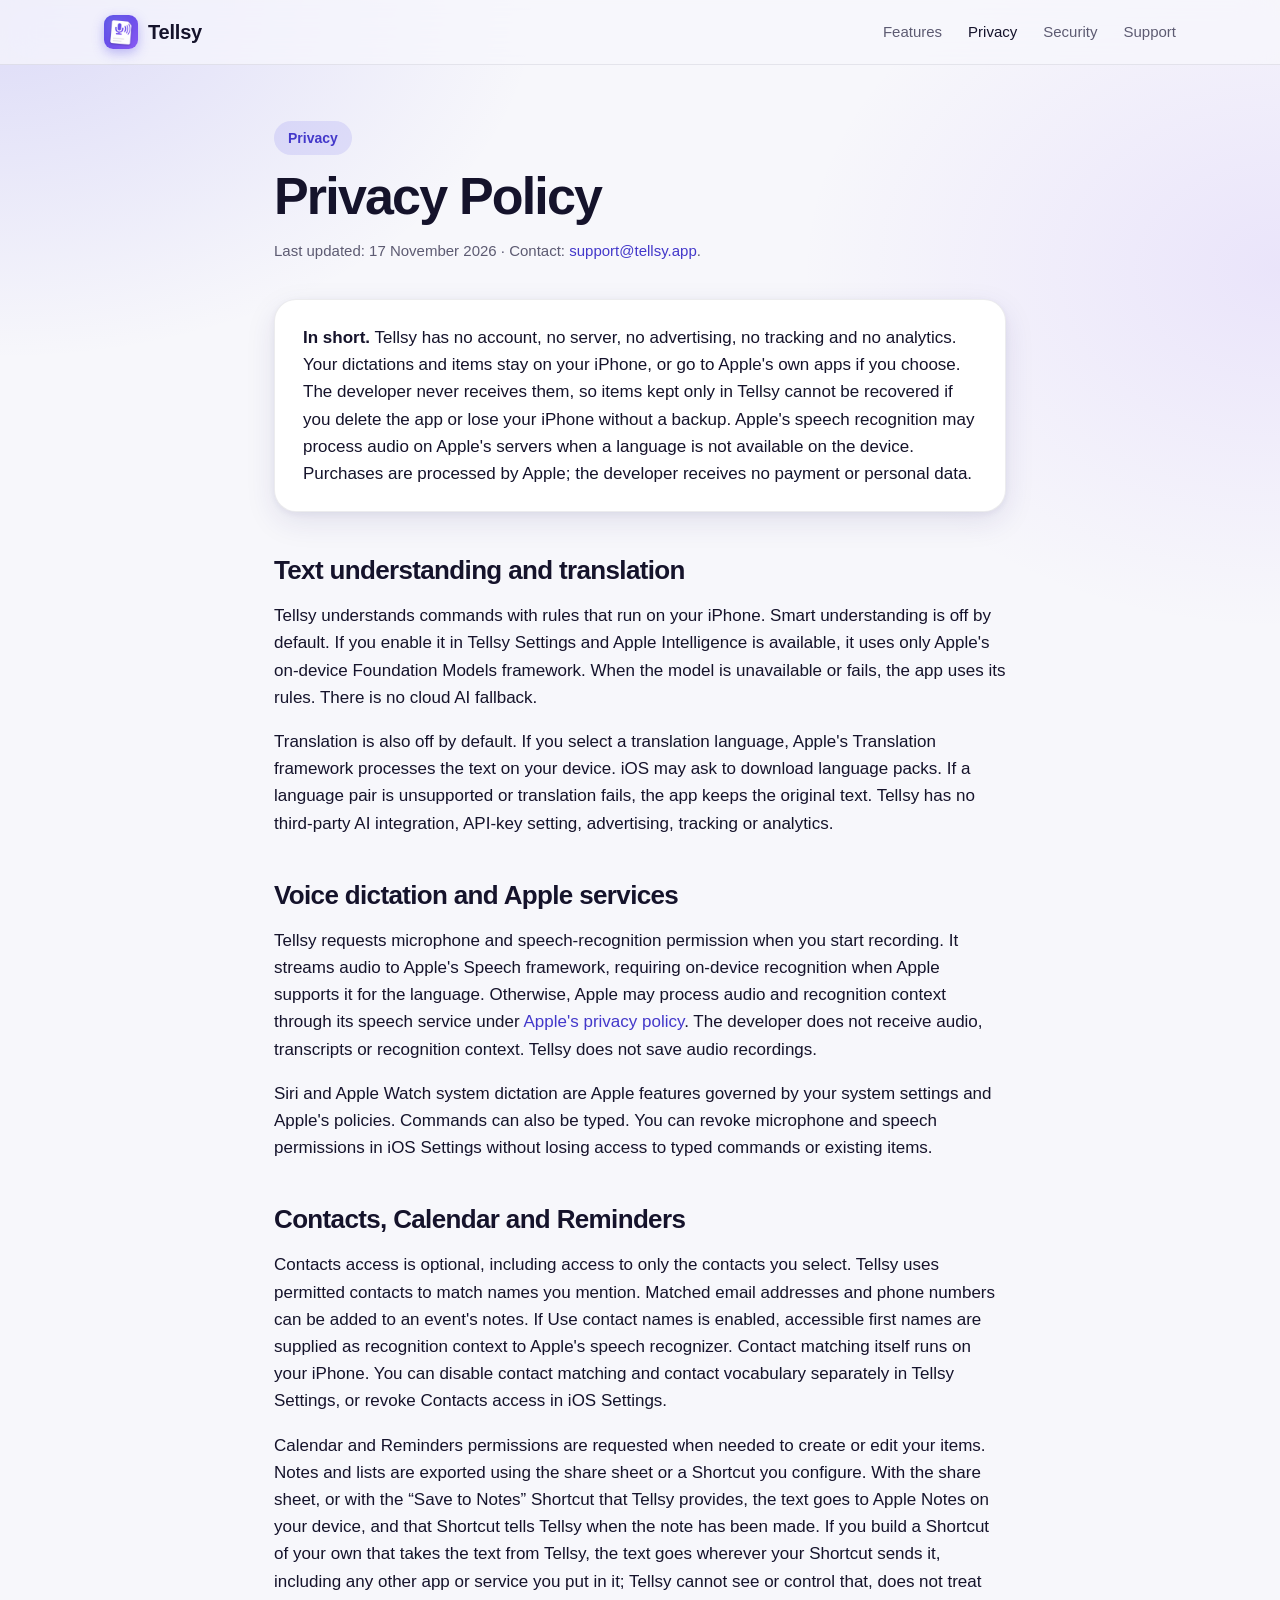
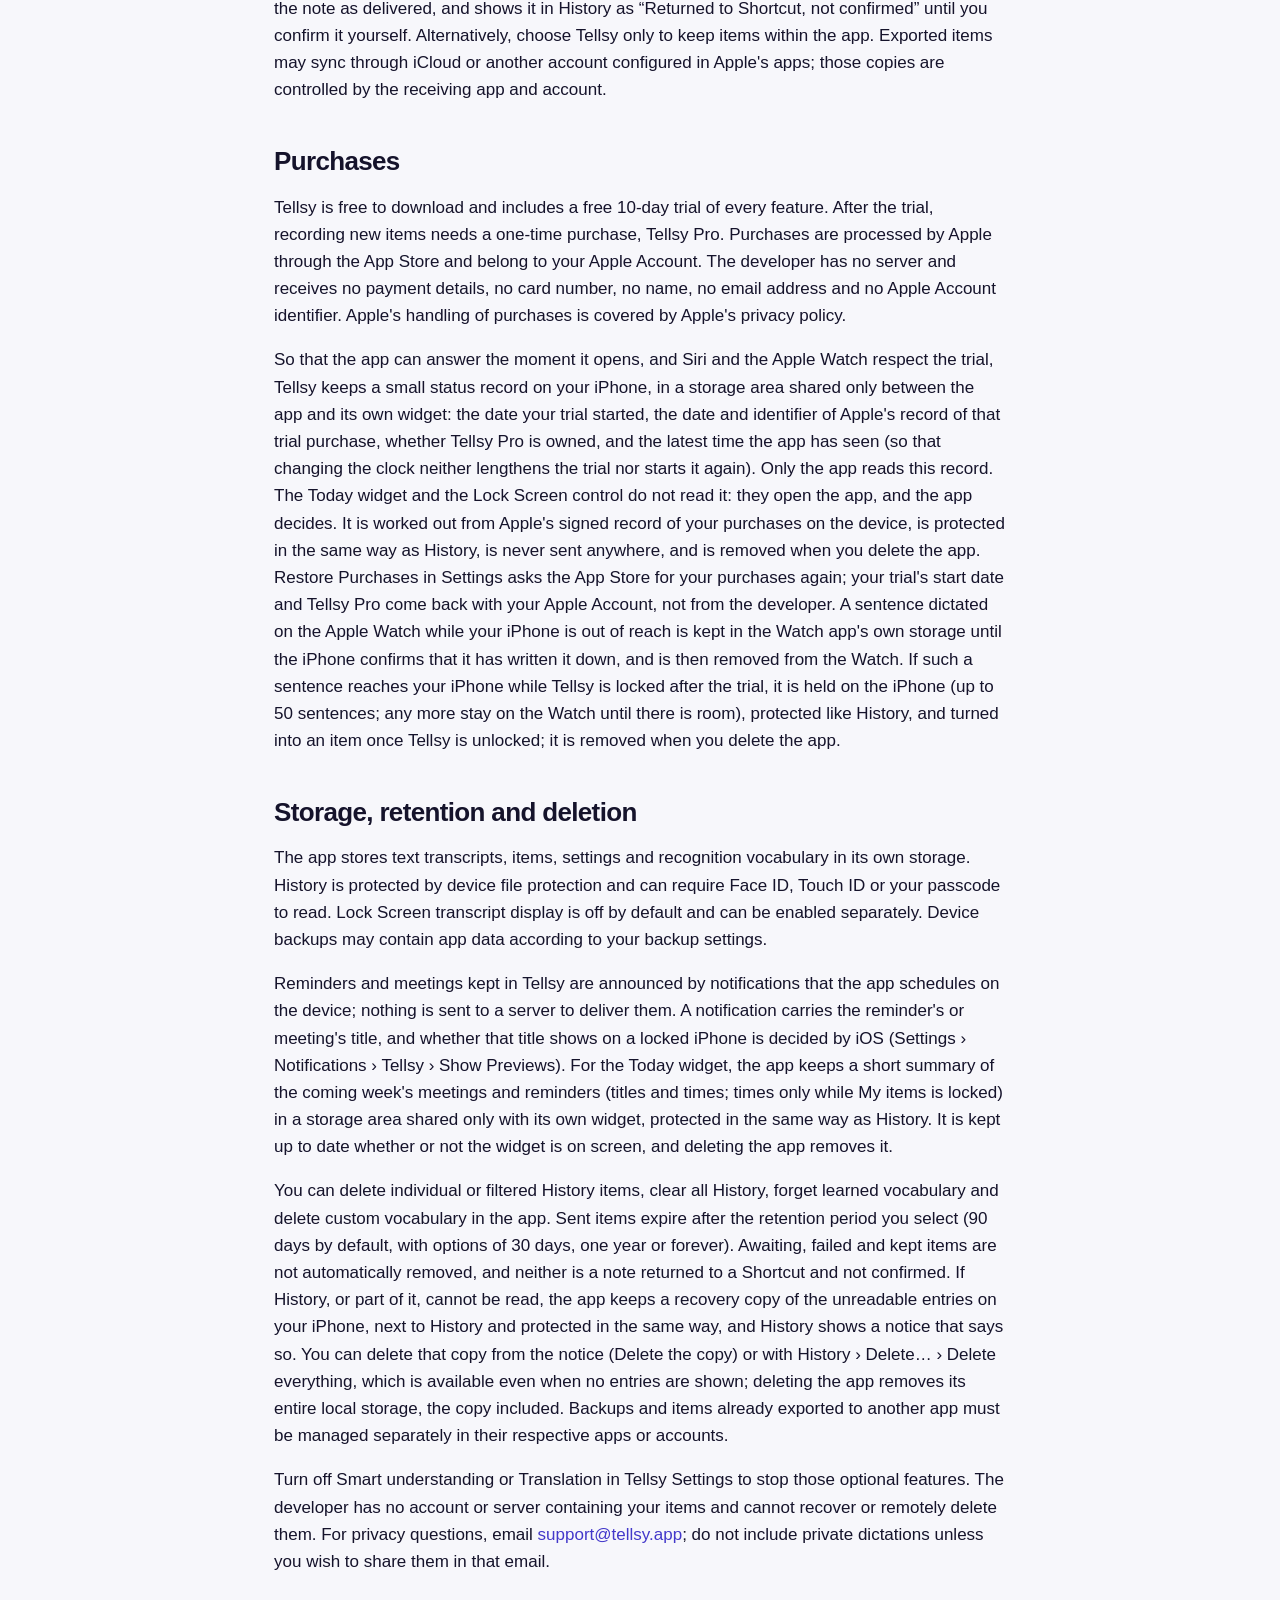
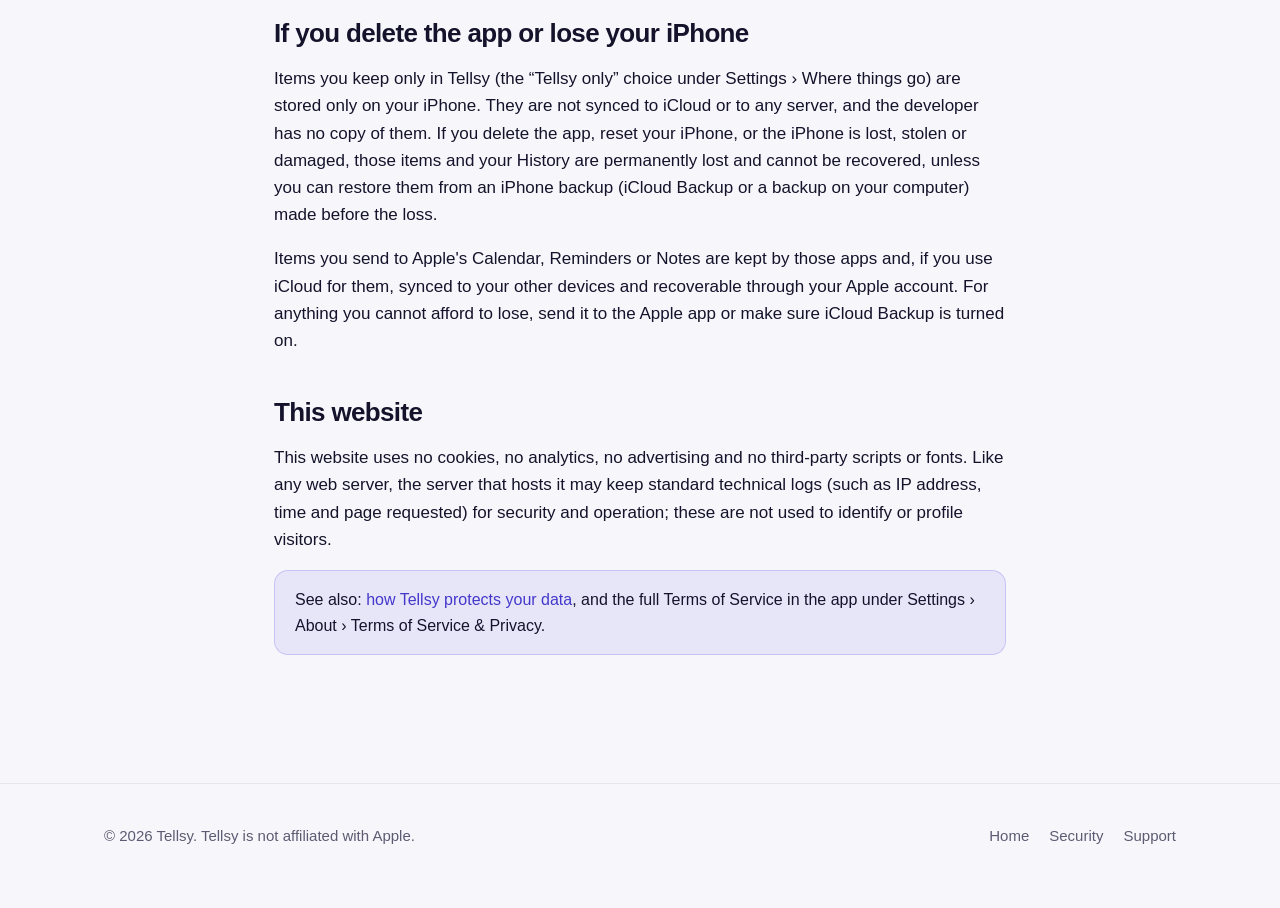
==== privacy/index.html @ e6275d34 "Publish the tellsy.app website Co-Authored-By: Claude Fable 5.2 <noreply@anthropic.com>" ====
<!doctype html>
<html lang="en">
<head>
  <meta charset="utf-8">
  <meta name="viewport" content="width=device-width, initial-scale=1">
  <title>Privacy Policy – Tellsy</title>
  <meta name="description" content="Tellsy's privacy policy: no account, no server, no tracking. What the app stores on your iPhone and what Apple's services process.">
  <meta name="theme-color" content="#4f46e5">
  <link rel="icon" type="image/png" href="/assets/favicon.png">
  <link rel="apple-touch-icon" href="/assets/apple-touch-icon.png">
  <link rel="stylesheet" href="/assets/style.css">
</head>
<body>

<header class="site-header">
  <div class="wrap">
    <a class="brand" href="/"><img src="/assets/apple-touch-icon.png" alt="">Tellsy</a>
    <nav class="nav" aria-label="Main">
      <a href="/#features" class="hide-small">Features</a>
      <a href="/privacy/" aria-current="page">Privacy</a>
      <a href="/security/">Security</a>
      <a href="/support/">Support</a>
    </nav>
  </div>
</header>

<main class="doc">
  <div class="wrap">
    <header>
      <span class="eyebrow">Privacy</span>
      <h1>Privacy Policy</h1>
      <p class="meta">Last updated: 17 November 2026 · Contact: <a href="mailto:support@tellsy.app">support@tellsy.app</a>.</p>
    </header>

    <div class="summary card">
      <p><b>In short.</b> Tellsy has no account, no server, no advertising, no tracking and no analytics. Your dictations and items stay on your iPhone, or go to Apple's own apps if you choose. The developer never receives them, so items kept only in Tellsy cannot be recovered if you delete the app or lose your iPhone without a backup. Apple's speech recognition may process audio on Apple's servers when a language is not available on the device. Purchases are processed by Apple; the developer receives no payment or personal data.</p>
    </div>

    <h2>Text understanding and translation</h2>
    <p>Tellsy understands commands with rules that run on your iPhone. Smart understanding is off by default. If you enable it in Tellsy Settings and Apple Intelligence is available, it uses only Apple's on-device Foundation Models framework. When the model is unavailable or fails, the app uses its rules. There is no cloud AI fallback.</p>
    <p>Translation is also off by default. If you select a translation language, Apple's Translation framework processes the text on your device. iOS may ask to download language packs. If a language pair is unsupported or translation fails, the app keeps the original text. Tellsy has no third-party AI integration, API-key setting, advertising, tracking or analytics.</p>

    <h2>Voice dictation and Apple services</h2>
    <p>Tellsy requests microphone and speech-recognition permission when you start recording. It streams audio to Apple's Speech framework, requiring on-device recognition when Apple supports it for the language. Otherwise, Apple may process audio and recognition context through its speech service under <a href="https://www.apple.com/legal/privacy/">Apple's privacy policy</a>. The developer does not receive audio, transcripts or recognition context. Tellsy does not save audio recordings.</p>
    <p>Siri and Apple Watch system dictation are Apple features governed by your system settings and Apple's policies. Commands can also be typed. You can revoke microphone and speech permissions in iOS Settings without losing access to typed commands or existing items.</p>

    <h2>Contacts, Calendar and Reminders</h2>
    <p>Contacts access is optional, including access to only the contacts you select. Tellsy uses permitted contacts to match names you mention. Matched email addresses and phone numbers can be added to an event's notes. If Use contact names is enabled, accessible first names are supplied as recognition context to Apple's speech recognizer. Contact matching itself runs on your iPhone. You can disable contact matching and contact vocabulary separately in Tellsy Settings, or revoke Contacts access in iOS Settings.</p>
    <p>Calendar and Reminders permissions are requested when needed to create or edit your items. Notes and lists are exported using the share sheet or a Shortcut you configure. With the share sheet, or with the “Save to Notes” Shortcut that Tellsy provides, the text goes to Apple Notes on your device, and that Shortcut tells Tellsy when the note has been made. If you build a Shortcut of your own that takes the text from Tellsy, the text goes wherever your Shortcut sends it, including any other app or service you put in it; Tellsy cannot see or control that, does not treat the note as delivered, and shows it in History as “Returned to Shortcut, not confirmed” until you confirm it yourself. Alternatively, choose Tellsy only to keep items within the app. Exported items may sync through iCloud or another account configured in Apple's apps; those copies are controlled by the receiving app and account.</p>

    <h2>Purchases</h2>
    <p>Tellsy is free to download and includes a free 10-day trial of every feature. After the trial, recording new items needs a one-time purchase, Tellsy Pro. Purchases are processed by Apple through the App Store and belong to your Apple Account. The developer has no server and receives no payment details, no card number, no name, no email address and no Apple Account identifier. Apple's handling of purchases is covered by Apple's privacy policy.</p>
    <p>So that the app can answer the moment it opens, and Siri and the Apple Watch respect the trial, Tellsy keeps a small status record on your iPhone, in a storage area shared only between the app and its own widget: the date your trial started, the date and identifier of Apple's record of that trial purchase, whether Tellsy Pro is owned, and the latest time the app has seen (so that changing the clock neither lengthens the trial nor starts it again). Only the app reads this record. The Today widget and the Lock Screen control do not read it: they open the app, and the app decides. It is worked out from Apple's signed record of your purchases on the device, is protected in the same way as History, is never sent anywhere, and is removed when you delete the app. Restore Purchases in Settings asks the App Store for your purchases again; your trial's start date and Tellsy Pro come back with your Apple Account, not from the developer. A sentence dictated on the Apple Watch while your iPhone is out of reach is kept in the Watch app's own storage until the iPhone confirms that it has written it down, and is then removed from the Watch. If such a sentence reaches your iPhone while Tellsy is locked after the trial, it is held on the iPhone (up to 50 sentences; any more stay on the Watch until there is room), protected like History, and turned into an item once Tellsy is unlocked; it is removed when you delete the app.</p>

    <h2>Storage, retention and deletion</h2>
    <p>The app stores text transcripts, items, settings and recognition vocabulary in its own storage. History is protected by device file protection and can require Face ID, Touch ID or your passcode to read. Lock Screen transcript display is off by default and can be enabled separately. Device backups may contain app data according to your backup settings.</p>
    <p>Reminders and meetings kept in Tellsy are announced by notifications that the app schedules on the device; nothing is sent to a server to deliver them. A notification carries the reminder's or meeting's title, and whether that title shows on a locked iPhone is decided by iOS (Settings › Notifications › Tellsy › Show Previews). For the Today widget, the app keeps a short summary of the coming week's meetings and reminders (titles and times; times only while My items is locked) in a storage area shared only with its own widget, protected in the same way as History. It is kept up to date whether or not the widget is on screen, and deleting the app removes it.</p>
    <p>You can delete individual or filtered History items, clear all History, forget learned vocabulary and delete custom vocabulary in the app. Sent items expire after the retention period you select (90 days by default, with options of 30 days, one year or forever). Awaiting, failed and kept items are not automatically removed, and neither is a note returned to a Shortcut and not confirmed. If History, or part of it, cannot be read, the app keeps a recovery copy of the unreadable entries on your iPhone, next to History and protected in the same way, and History shows a notice that says so. You can delete that copy from the notice (Delete the copy) or with History › Delete… › Delete everything, which is available even when no entries are shown; deleting the app removes its entire local storage, the copy included. Backups and items already exported to another app must be managed separately in their respective apps or accounts.</p>
    <p>Turn off Smart understanding or Translation in Tellsy Settings to stop those optional features. The developer has no account or server containing your items and cannot recover or remotely delete them. For privacy questions, email <a href="mailto:support@tellsy.app">support@tellsy.app</a>; do not include private dictations unless you wish to share them in that email.</p>

    <h2>If you delete the app or lose your iPhone</h2>
    <p>Items you keep only in Tellsy (the “Tellsy only” choice under Settings › Where things go) are stored only on your iPhone. They are not synced to iCloud or to any server, and the developer has no copy of them. If you delete the app, reset your iPhone, or the iPhone is lost, stolen or damaged, those items and your History are permanently lost and cannot be recovered, unless you can restore them from an iPhone backup (iCloud Backup or a backup on your computer) made before the loss.</p>
    <p>Items you send to Apple's Calendar, Reminders or Notes are kept by those apps and, if you use iCloud for them, synced to your other devices and recoverable through your Apple account. For anything you cannot afford to lose, send it to the Apple app or make sure iCloud Backup is turned on.</p>

    <h2>This website</h2>
    <p>This website uses no cookies, no analytics, no advertising and no third-party scripts or fonts. Like any web server, the server that hosts it may keep standard technical logs (such as IP address, time and page requested) for security and operation; these are not used to identify or profile visitors.</p>

    <p class="note-box">See also: <a href="/security/">how Tellsy protects your data</a>, and the full Terms of Service in the app under Settings › About › Terms of Service &amp; Privacy.</p>
  </div>
</main>

<footer class="site-footer">
  <div class="wrap">
    <span>© 2026 Tellsy. Tellsy is not affiliated with Apple.</span>
    <nav aria-label="Footer">
      <a href="/">Home</a>
      <a href="/security/">Security</a>
      <a href="/support/">Support</a>
    </nav>
  </div>
</footer>

</body>
</html>
---- assets/style.css ----
/* Tellsy website. Plain CSS, no external fonts, scripts or trackers. */

:root {
  --indigo: #4f46e5;
  --violet: #8b5cf6;
  --gradient: linear-gradient(135deg, var(--indigo), var(--violet));
  --meeting: #3b82f6;
  --reminder: #a855f7;
  --note: #f59e0b;
  --list: #10b981;

  --bg: #f7f7fb;
  --surface: #ffffff;
  --surface-2: #f0f0f7;
  --text: #15132b;
  --muted: #5d5b72;
  --border: rgba(21, 19, 43, 0.08);
  --accent-text: #4338ca;
  --glow-1: rgba(79, 70, 229, 0.16);
  --glow-2: rgba(139, 92, 246, 0.12);
  --shadow: 0 10px 30px rgba(36, 28, 110, 0.10), 0 2px 6px rgba(36, 28, 110, 0.06);

  --radius: 22px;
  --wrap: 1120px;
  color-scheme: light dark;
}

@media (prefers-color-scheme: dark) {
  :root {
    --bg: #0d0c18;
    --surface: #17152a;
    --surface-2: #201d38;
    --text: #f2f1fb;
    --muted: #a7a5bd;
    --border: rgba(255, 255, 255, 0.08);
    --accent-text: #a5b4fc;
    --glow-1: rgba(79, 70, 229, 0.30);
    --glow-2: rgba(139, 92, 246, 0.20);
    --shadow: 0 10px 30px rgba(0, 0, 0, 0.45);
  }
}

* { box-sizing: border-box; }

html { scroll-behavior: smooth; }

body {
  margin: 0;
  font-family: -apple-system, BlinkMacSystemFont, "SF Pro Text", "Segoe UI", Roboto, "Helvetica Neue", Arial, sans-serif;
  font-size: 17px;
  line-height: 1.6;
  color: var(--text);
  background:
    radial-gradient(900px 600px at 0% 0%, var(--glow-1), transparent 60%),
    radial-gradient(800px 600px at 100% 30%, var(--glow-2), transparent 60%),
    var(--bg);
  background-attachment: fixed;
  -webkit-font-smoothing: antialiased;
}

img { max-width: 100%; height: auto; display: block; }

a { color: var(--accent-text); text-decoration: none; }
a:hover { text-decoration: underline; }

.wrap { max-width: var(--wrap); margin: 0 auto; padding: 0 24px; }

/* ---------- Header ---------- */

.site-header {
  position: sticky;
  top: 0;
  z-index: 10;
  backdrop-filter: saturate(180%) blur(18px);
  -webkit-backdrop-filter: saturate(180%) blur(18px);
  background: color-mix(in srgb, var(--bg) 72%, transparent);
  border-bottom: 1px solid var(--border);
}

.site-header .wrap {
  display: flex;
  align-items: center;
  justify-content: space-between;
  height: 64px;
}

.brand {
  display: flex;
  align-items: center;
  gap: 10px;
  font-weight: 700;
  font-size: 20px;
  letter-spacing: -0.01em;
  color: var(--text);
}
.brand:hover { text-decoration: none; }
.brand img { width: 34px; height: 34px; border-radius: 9px; box-shadow: 0 4px 12px rgba(79, 70, 229, 0.35); }

.nav { display: flex; gap: 26px; align-items: center; }
.nav a { color: var(--muted); font-size: 15px; font-weight: 500; }
.nav a:hover, .nav a[aria-current="page"] { color: var(--text); text-decoration: none; }

@media (max-width: 720px) {
  .nav .hide-small { display: none; }
  .nav { gap: 16px; }
}

/* ---------- Buttons ---------- */

.button {
  display: inline-flex;
  align-items: center;
  gap: 10px;
  padding: 14px 24px;
  border-radius: 999px;
  font-weight: 600;
  font-size: 16px;
  color: #fff;
  background: var(--gradient);
  box-shadow: 0 10px 24px rgba(79, 70, 229, 0.35);
  border: 0;
}
.button:hover { text-decoration: none; filter: brightness(1.06); }

.button.secondary {
  color: var(--text);
  background: var(--surface);
  box-shadow: none;
  border: 1px solid var(--border);
}

.soon {
  display: inline-block;
  font-size: 13px;
  color: var(--muted);
  margin-top: 12px;
}

/* ---------- Hero ---------- */

/* The tilted phones lean outwards; clip them here so they never widen the page. */
.hero { padding: 72px 0 40px; overflow: hidden; }

.hero .wrap {
  display: grid;
  grid-template-columns: 1.1fr 0.9fr;
  gap: 48px;
  align-items: center;
}

.eyebrow {
  display: inline-flex;
  align-items: center;
  gap: 8px;
  padding: 6px 14px;
  border-radius: 999px;
  font-size: 14px;
  font-weight: 600;
  color: var(--accent-text);
  background: color-mix(in srgb, var(--indigo) 12%, transparent);
}

h1 {
  font-size: clamp(40px, 6vw, 66px);
  line-height: 1.05;
  letter-spacing: -0.035em;
  margin: 18px 0 18px;
}

.gradient-text {
  background: var(--gradient);
  -webkit-background-clip: text;
  background-clip: text;
  color: transparent;
}

.lead { font-size: 20px; color: var(--muted); max-width: 34em; margin: 0 0 30px; }

.cta { display: flex; flex-wrap: wrap; gap: 12px; align-items: center; }

.phones { position: relative; display: flex; justify-content: center; min-height: 600px; }

.phone {
  width: 260px;
  border-radius: 42px;
  padding: 10px;
  background: #0b0a14;
  box-shadow: 0 30px 60px rgba(36, 28, 110, 0.30), 0 0 0 1px rgba(255, 255, 255, 0.06) inset;
}
.phone img { border-radius: 33px; }
.phone.back { position: absolute; transform: translateX(-34%) rotate(-7deg) scale(0.9); opacity: 0.95; top: 20px; }
.phone.front { position: absolute; transform: translateX(26%) rotate(4deg); top: 0; }

@media (max-width: 900px) {
  .hero .wrap { grid-template-columns: 1fr; }
  .phones { min-height: 500px; }
}

@media (max-width: 520px) {
  .hero { padding-top: 44px; }
  .phones { min-height: 420px; }
  .phone { width: 190px; border-radius: 32px; padding: 7px; }
  .phone img { border-radius: 26px; }
  .phone.back { transform: translateX(-30%) rotate(-7deg) scale(0.9); }
  .phone.front { transform: translateX(24%) rotate(4deg); }
}

/* ---------- Sections ---------- */

section { padding: 72px 0; }

.section-head { max-width: 680px; margin: 0 auto 44px; text-align: center; }

h2 {
  font-size: clamp(30px, 4vw, 42px);
  line-height: 1.12;
  letter-spacing: -0.025em;
  margin: 0 0 14px;
}

.section-head p { color: var(--muted); font-size: 19px; margin: 0; }

.card {
  background: var(--surface);
  border: 1px solid var(--border);
  border-radius: var(--radius);
  box-shadow: var(--shadow);
}

/* One sentence, several items */

.sentence {
  max-width: 860px;
  margin: 0 auto 28px;
  padding: 26px 30px;
  font-size: 21px;
  line-height: 1.5;
  display: flex;
  gap: 18px;
  align-items: flex-start;
}

.mic {
  flex: none;
  width: 48px;
  height: 48px;
  border-radius: 50%;
  background: var(--gradient);
  display: grid;
  place-items: center;
  box-shadow: 0 8px 18px rgba(79, 70, 229, 0.35);
}
.mic svg { width: 22px; height: 22px; fill: #fff; }

.results {
  max-width: 860px;
  margin: 0 auto;
  display: grid;
  grid-template-columns: repeat(3, 1fr);
  gap: 16px;
}

.result { padding: 20px 22px; }
.result .tag {
  display: inline-flex;
  align-items: center;
  gap: 8px;
  font-size: 13px;
  font-weight: 700;
  text-transform: uppercase;
  letter-spacing: 0.04em;
}
.result .tag i { width: 10px; height: 10px; border-radius: 3px; display: inline-block; }
.result h3 { margin: 10px 0 4px; font-size: 19px; letter-spacing: -0.01em; }
.result p { margin: 0; color: var(--muted); font-size: 15px; }

.meeting .tag { color: var(--meeting); } .meeting .tag i { background: var(--meeting); }
.reminder .tag { color: var(--reminder); } .reminder .tag i { background: var(--reminder); }
.note .tag { color: var(--note); } .note .tag i { background: var(--note); }
.list .tag { color: var(--list); } .list .tag i { background: var(--list); }

@media (max-width: 760px) {
  .results { grid-template-columns: 1fr; }
  .sentence { font-size: 18px; padding: 20px; }
}

/* Feature grid */

.features {
  display: grid;
  grid-template-columns: repeat(3, 1fr);
  gap: 18px;
}

.feature { padding: 26px; }
.feature .icon {
  width: 44px;
  height: 44px;
  border-radius: 13px;
  display: grid;
  place-items: center;
  margin-bottom: 16px;
  color: #fff;
  background: var(--gradient);
}
.feature .icon svg { width: 22px; height: 22px; stroke: currentColor; fill: none; stroke-width: 2; stroke-linecap: round; stroke-linejoin: round; }
.feature h3 { margin: 0 0 6px; font-size: 19px; letter-spacing: -0.01em; }
.feature p { margin: 0; color: var(--muted); font-size: 16px; }

@media (max-width: 900px) { .features { grid-template-columns: 1fr 1fr; } }
@media (max-width: 600px) { .features { grid-template-columns: 1fr; } }

/* Everyday life */

.moments {
  display: grid;
  grid-template-columns: repeat(2, 1fr);
  gap: 18px;
}
.moment { padding: 28px; display: flex; gap: 18px; }
.moment .emoji {
  flex: none;
  width: 52px;
  height: 52px;
  border-radius: 16px;
  display: grid;
  place-items: center;
  font-size: 26px;
  background: var(--surface-2);
}
.moment h3 { margin: 2px 0 6px; font-size: 19px; }
.moment p { margin: 0; color: var(--muted); font-size: 16px; }
.moment q { color: var(--text); font-style: italic; }

@media (max-width: 760px) { .moments { grid-template-columns: 1fr; } }

/* Privacy band */

.privacy-band {
  padding: 48px;
  display: grid;
  grid-template-columns: 1fr 1fr;
  gap: 36px;
  align-items: center;
  background:
    radial-gradient(600px 300px at 100% 0%, var(--glow-2), transparent 70%),
    var(--surface);
}
.privacy-band ul { list-style: none; padding: 0; margin: 0; display: grid; gap: 12px; }
.privacy-band li { display: flex; gap: 12px; align-items: flex-start; }
.privacy-band li b { display: block; }
.privacy-band li span { color: var(--muted); font-size: 15px; }
.check {
  flex: none;
  width: 24px;
  height: 24px;
  border-radius: 50%;
  background: var(--gradient);
  display: grid;
  place-items: center;
  margin-top: 2px;
}
.check svg { width: 13px; height: 13px; stroke: #fff; fill: none; stroke-width: 3; stroke-linecap: round; stroke-linejoin: round; }

@media (max-width: 860px) { .privacy-band { grid-template-columns: 1fr; padding: 30px; } }

/* Languages strip */

.languages { display: flex; flex-wrap: wrap; justify-content: center; gap: 12px; margin-top: 28px; }
.languages span {
  padding: 10px 18px;
  border-radius: 999px;
  background: var(--surface);
  border: 1px solid var(--border);
  font-weight: 600;
}

/* Closing call to action */

.closing {
  text-align: center;
  padding: 60px 30px;
  color: #fff;
  background: var(--gradient);
  border-radius: 32px;
  box-shadow: 0 30px 60px rgba(79, 70, 229, 0.30);
}
.closing h2 { color: #fff; }
.closing p { color: rgba(255, 255, 255, 0.85); font-size: 19px; margin: 0 0 26px; }
.closing .button { background: #fff; color: var(--indigo); box-shadow: none; }

/* ---------- Document pages (privacy, security, support) ---------- */

.doc { padding: 56px 0 72px; }
.doc .wrap { max-width: 780px; }
.doc header { margin-bottom: 36px; }
.doc h1 { font-size: clamp(36px, 5vw, 52px); margin: 14px 0 10px; }
.doc .meta { color: var(--muted); font-size: 15px; }
.doc h2 { font-size: 26px; margin: 44px 0 12px; }
.doc h3 { font-size: 19px; margin: 26px 0 8px; }
.doc p, .doc li { color: var(--text); }
.doc ul { padding-left: 1.2em; }
.doc li { margin: 6px 0; }
.doc .summary { padding: 24px 28px; margin-bottom: 8px; }
.doc .summary p:first-child { margin-top: 0; }
.doc .summary p:last-child { margin-bottom: 0; }
.doc .note-box {
  padding: 16px 20px;
  border-radius: 14px;
  background: color-mix(in srgb, var(--indigo) 9%, transparent);
  border: 1px solid color-mix(in srgb, var(--indigo) 22%, transparent);
  font-size: 16px;
}
.doc table { width: 100%; border-collapse: collapse; font-size: 16px; margin: 12px 0; }
.doc th, .doc td { text-align: left; padding: 10px 12px; border-bottom: 1px solid var(--border); vertical-align: top; }
.doc th { color: var(--muted); font-weight: 600; font-size: 14px; text-transform: uppercase; letter-spacing: 0.04em; }

/* On a phone each row of a table becomes a small card: three columns do not fit. */
@media (max-width: 600px) {
  .doc table, .doc tbody, .doc tr, .doc td { display: block; width: 100%; }
  .doc tr:first-child { display: none; }
  .doc tr { padding: 14px 0; border-bottom: 1px solid var(--border); }
  .doc td { border: 0; padding: 2px 0; }
  .doc td:first-child { font-weight: 700; }
  .doc td:nth-child(2) { color: var(--muted); font-size: 15px; }
}

.faq details { padding: 18px 22px; margin: 12px 0; }
.faq summary { cursor: pointer; font-weight: 600; font-size: 18px; }
.faq details p { margin: 12px 0 0; color: var(--muted); }

/* ---------- Footer ---------- */

.site-footer { padding: 40px 0 60px; color: var(--muted); font-size: 15px; border-top: 1px solid var(--border); margin-top: 40px; }
.site-footer .wrap { display: flex; flex-wrap: wrap; gap: 18px; justify-content: space-between; align-items: center; }
.site-footer nav { display: flex; flex-wrap: wrap; gap: 20px; }
.site-footer a { color: var(--muted); }
.site-footer a:hover { color: var(--text); }
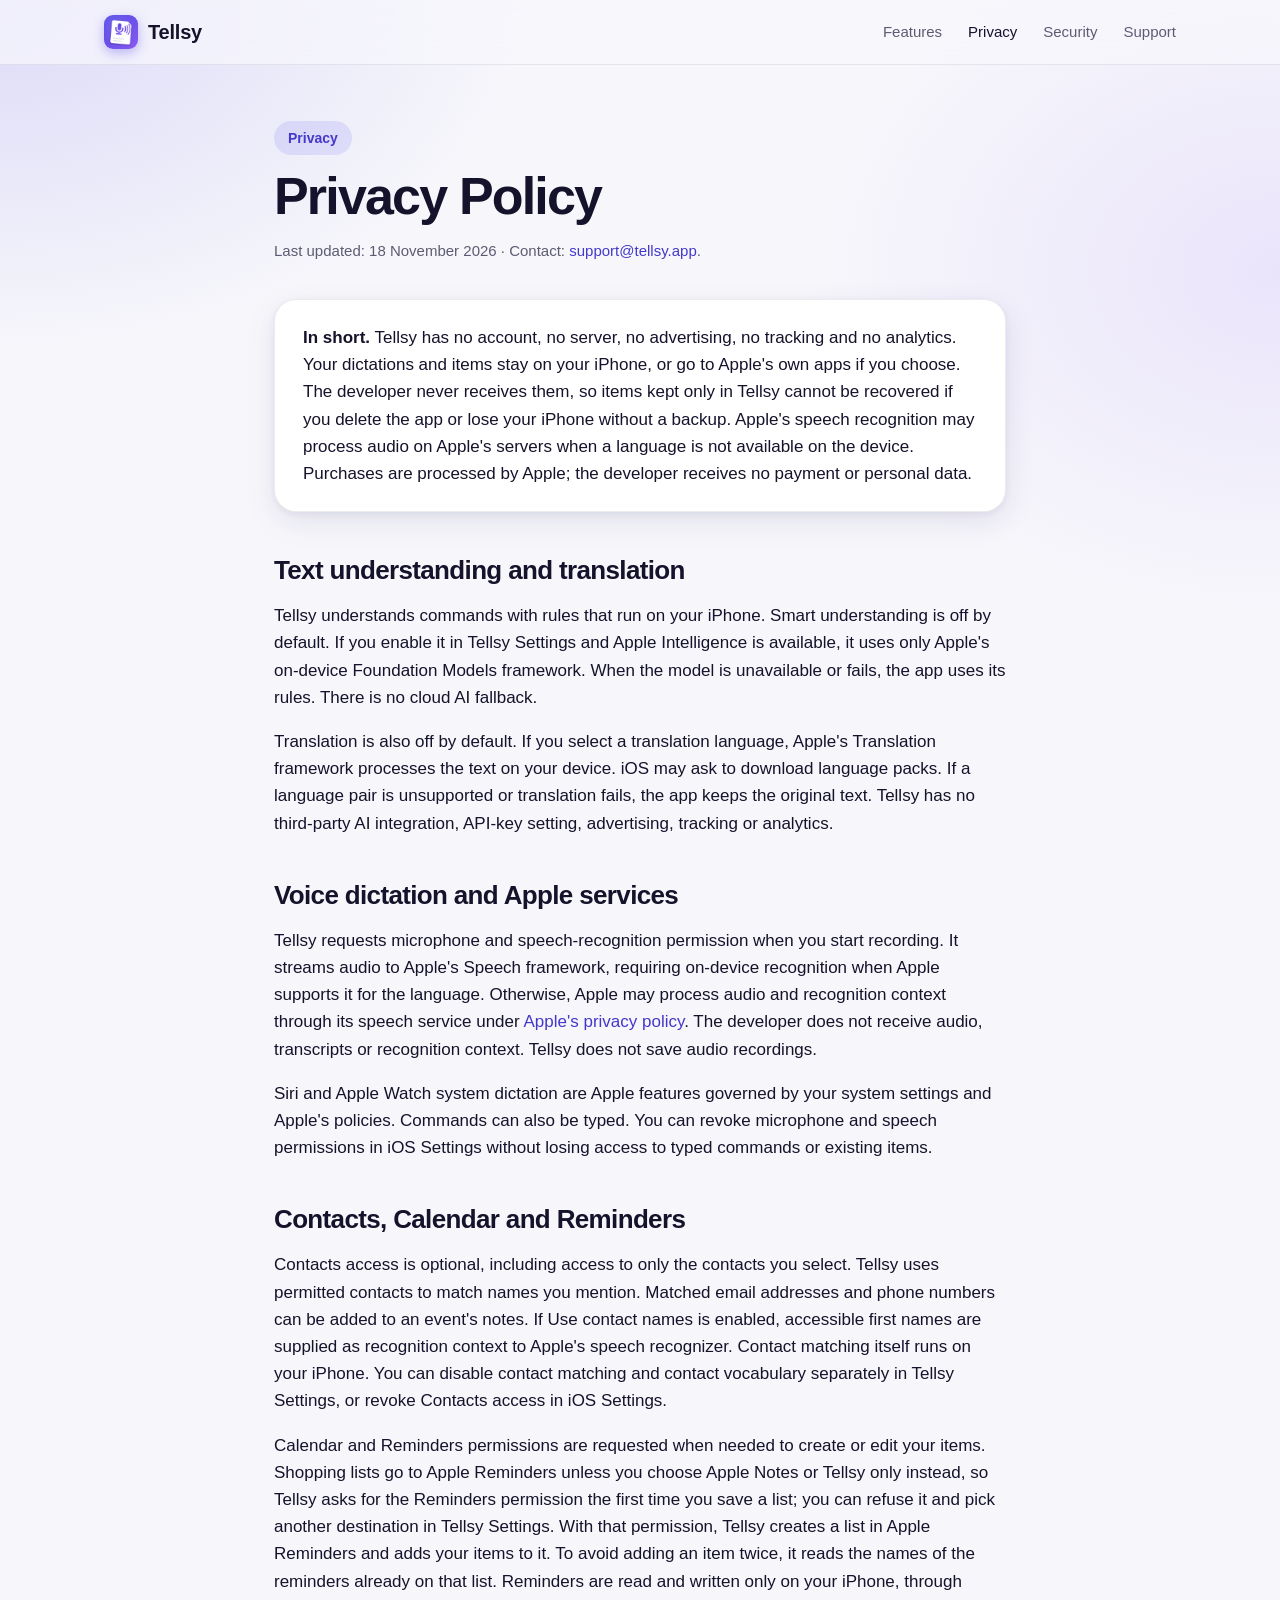
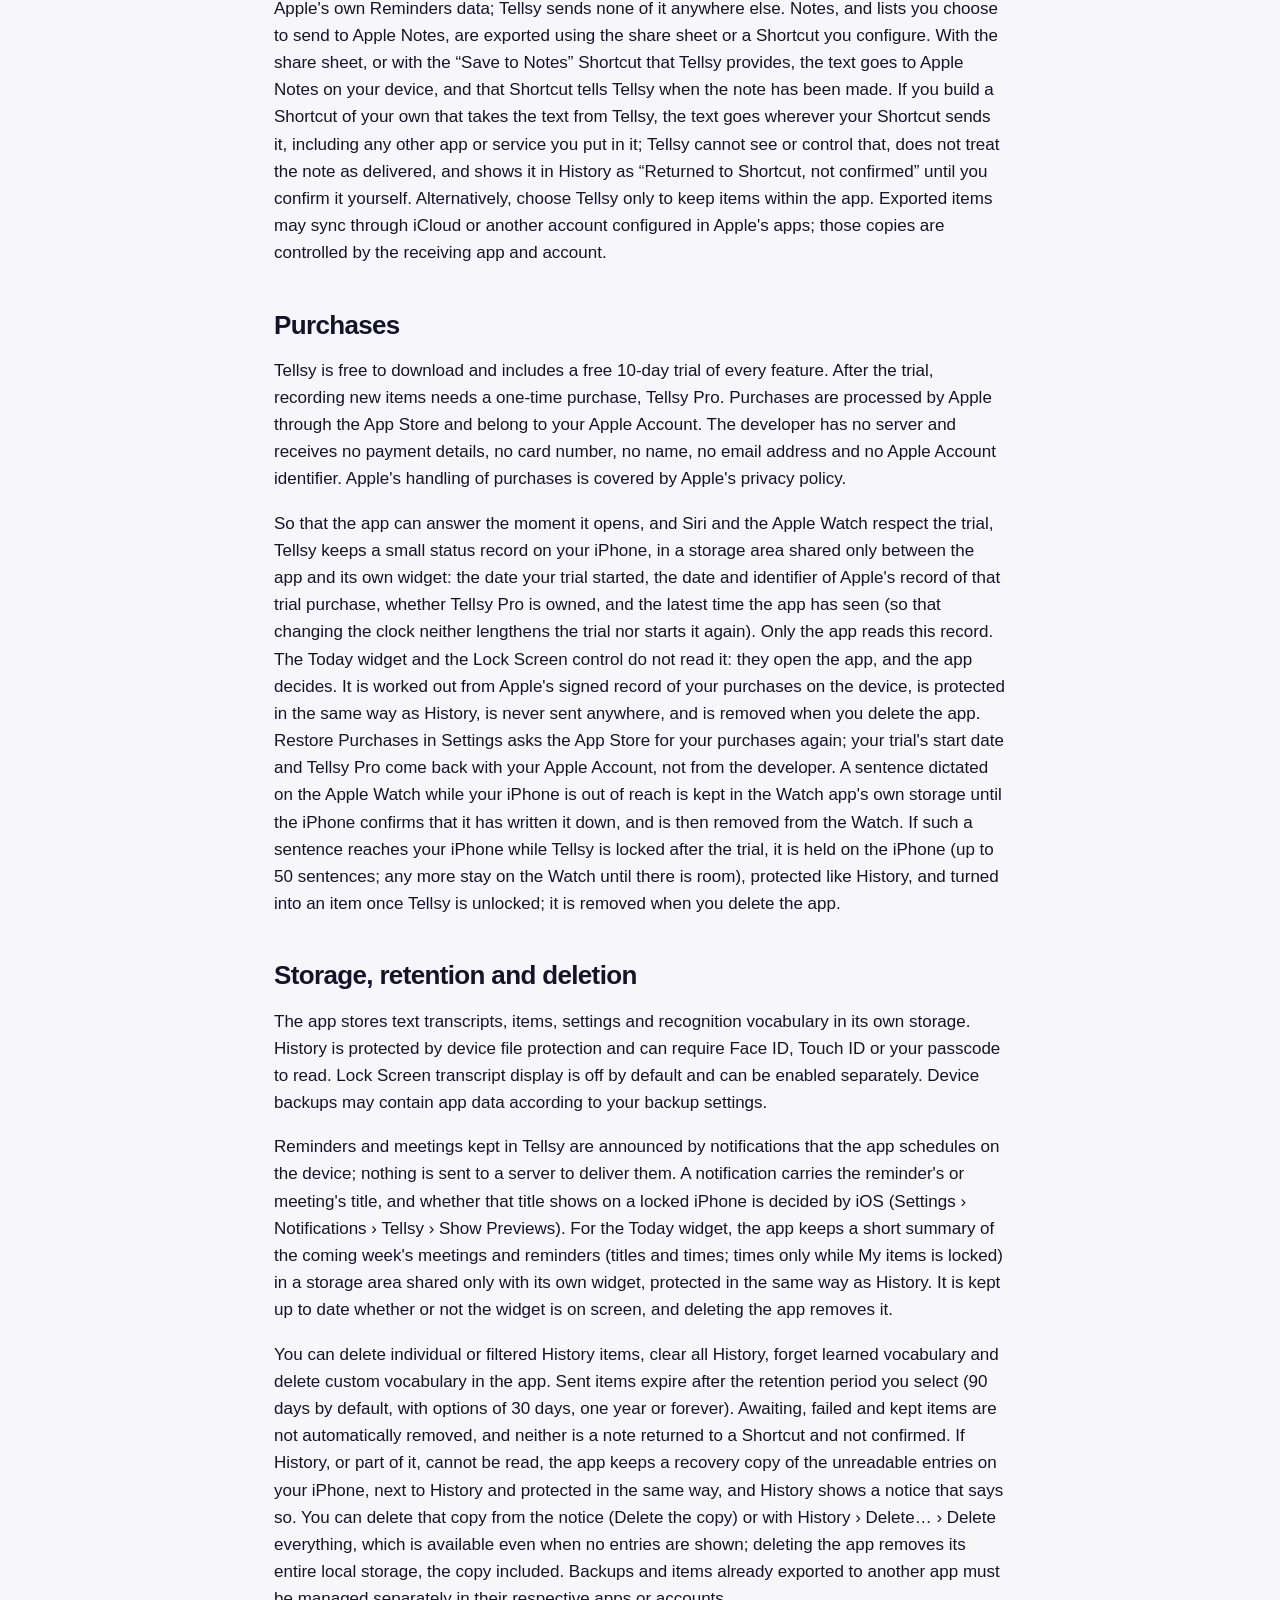
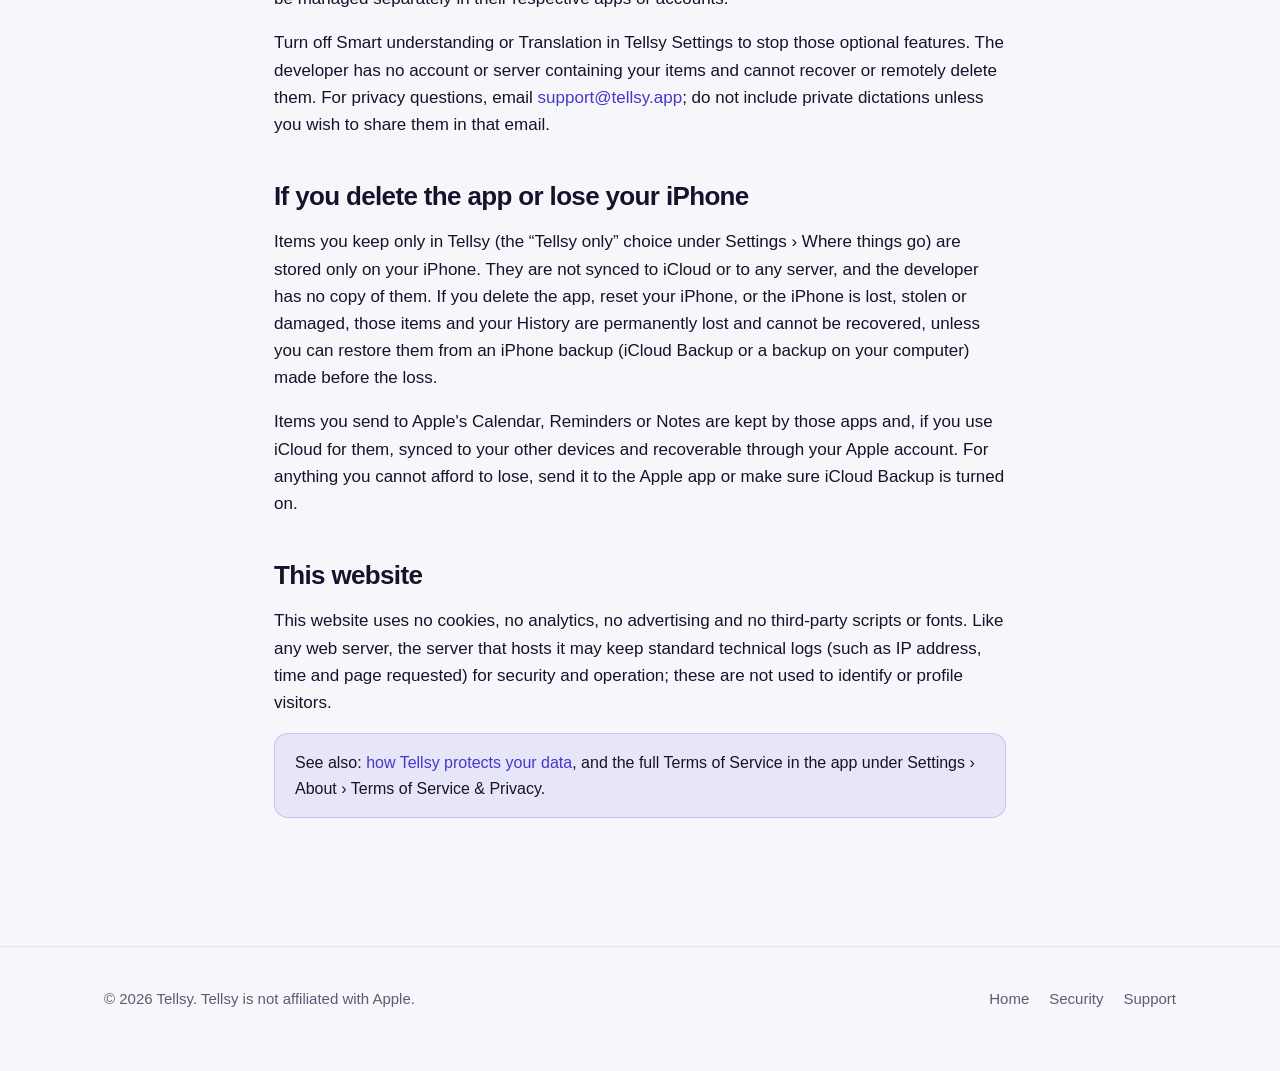
==== commit 7daff26b: "Say that shopping lists go to Apple Reminders" ====
--- a/privacy/index.html
+++ b/privacy/index.html
@@ -4,6 +4,7 @@
   <meta charset="utf-8">
   <meta name="viewport" content="width=device-width, initial-scale=1">
   <title>Privacy Policy – Tellsy</title>
+  <link rel="canonical" href="https://tellsy.app/privacy/">
   <meta name="description" content="Tellsy's privacy policy: no account, no server, no tracking. What the app stores on your iPhone and what Apple's services process.">
   <meta name="theme-color" content="#4f46e5">
   <link rel="icon" type="image/png" href="/assets/favicon.png">
@@ -29,7 +30,7 @@
     <header>
       <span class="eyebrow">Privacy</span>
       <h1>Privacy Policy</h1>
-      <p class="meta">Last updated: 17 November 2026 · Contact: <a href="mailto:support@tellsy.app">support@tellsy.app</a>.</p>
+      <p class="meta">Last updated: 18 November 2026 · Contact: <a href="mailto:support@tellsy.app">support@tellsy.app</a>.</p>
     </header>
 
     <div class="summary card">
@@ -46,7 +47,7 @@
 
     <h2>Contacts, Calendar and Reminders</h2>
     <p>Contacts access is optional, including access to only the contacts you select. Tellsy uses permitted contacts to match names you mention. Matched email addresses and phone numbers can be added to an event's notes. If Use contact names is enabled, accessible first names are supplied as recognition context to Apple's speech recognizer. Contact matching itself runs on your iPhone. You can disable contact matching and contact vocabulary separately in Tellsy Settings, or revoke Contacts access in iOS Settings.</p>
-    <p>Calendar and Reminders permissions are requested when needed to create or edit your items. Notes and lists are exported using the share sheet or a Shortcut you configure. With the share sheet, or with the “Save to Notes” Shortcut that Tellsy provides, the text goes to Apple Notes on your device, and that Shortcut tells Tellsy when the note has been made. If you build a Shortcut of your own that takes the text from Tellsy, the text goes wherever your Shortcut sends it, including any other app or service you put in it; Tellsy cannot see or control that, does not treat the note as delivered, and shows it in History as “Returned to Shortcut, not confirmed” until you confirm it yourself. Alternatively, choose Tellsy only to keep items within the app. Exported items may sync through iCloud or another account configured in Apple's apps; those copies are controlled by the receiving app and account.</p>
+    <p>Calendar and Reminders permissions are requested when needed to create or edit your items. Shopping lists go to Apple Reminders unless you choose Apple Notes or Tellsy only instead, so Tellsy asks for the Reminders permission the first time you save a list; you can refuse it and pick another destination in Tellsy Settings. With that permission, Tellsy creates a list in Apple Reminders and adds your items to it. To avoid adding an item twice, it reads the names of the reminders already on that list. Reminders are read and written only on your iPhone, through Apple's own Reminders data; Tellsy sends none of it anywhere else. Notes, and lists you choose to send to Apple Notes, are exported using the share sheet or a Shortcut you configure. With the share sheet, or with the “Save to Notes” Shortcut that Tellsy provides, the text goes to Apple Notes on your device, and that Shortcut tells Tellsy when the note has been made. If you build a Shortcut of your own that takes the text from Tellsy, the text goes wherever your Shortcut sends it, including any other app or service you put in it; Tellsy cannot see or control that, does not treat the note as delivered, and shows it in History as “Returned to Shortcut, not confirmed” until you confirm it yourself. Alternatively, choose Tellsy only to keep items within the app. Exported items may sync through iCloud or another account configured in Apple's apps; those copies are controlled by the receiving app and account.</p>
 
     <h2>Purchases</h2>
     <p>Tellsy is free to download and includes a free 10-day trial of every feature. After the trial, recording new items needs a one-time purchase, Tellsy Pro. Purchases are processed by Apple through the App Store and belong to your Apple Account. The developer has no server and receives no payment details, no card number, no name, no email address and no Apple Account identifier. Apple's handling of purchases is covered by Apple's privacy policy.</p>
--- a/assets/style.css
+++ b/assets/style.css
@@ -309,6 +309,38 @@
 
 @media (max-width: 900px) { .features { grid-template-columns: 1fr 1fr; } }
 @media (max-width: 600px) { .features { grid-template-columns: 1fr; } }
+
+/* Apple Watch */
+
+.watches { display: flex; flex-wrap: wrap; justify-content: center; gap: 28px 12px; }
+.watch-item { margin: 0; width: 290px; text-align: center; }
+.watch-strap { position: relative; width: 184px; margin: 0 auto; padding: 54px 0; }
+.watch-strap::before,
+.watch-strap::after {
+  content: "";
+  position: absolute;
+  left: 26px;
+  right: 26px;
+  height: 66px;
+}
+.watch-strap::before { top: 0; border-radius: 16px 16px 0 0; background: linear-gradient(to top, #3d37a8, rgba(61, 55, 168, 0)); }
+.watch-strap::after { bottom: 0; border-radius: 0 0 16px 16px; background: linear-gradient(to bottom, #3d37a8, rgba(61, 55, 168, 0)); }
+.watch {
+  position: relative;
+  z-index: 1;
+  padding: 13px;
+  border-radius: 50px;
+  background: linear-gradient(145deg, #34333f, #0b0a14 55%);
+  box-shadow: 0 24px 46px rgba(36, 28, 110, 0.30), 0 0 0 1px rgba(255, 255, 255, 0.10) inset;
+}
+.watch::before,
+.watch::after { content: ""; position: absolute; background: linear-gradient(90deg, #17161f, #44434f); }
+.watch::before { right: -9px; top: 27%; width: 9px; height: 36px; border-radius: 3px 6px 6px 3px; }
+.watch::after { right: -5px; top: 56%; width: 5px; height: 50px; border-radius: 0 4px 4px 0; }
+.watch img { border-radius: 38px; background: #000; }
+.watch-item figcaption { margin-top: 14px; color: var(--muted); font-size: 16px; }
+.watch-item figcaption b { display: block; color: var(--text); font-size: 19px; margin-bottom: 2px; }
+.watch-note { text-align: center; color: var(--muted); margin: 34px auto 0; max-width: 36em; }
 
 /* Everyday life */
 
@@ -428,6 +460,8 @@
 .faq details { padding: 18px 22px; margin: 12px 0; }
 .faq summary { cursor: pointer; font-weight: 600; font-size: 18px; }
 .faq details p { margin: 12px 0 0; color: var(--muted); }
+.faq details ol { margin: 10px 0 0; padding-left: 1.3em; }
+.faq details li { color: var(--muted); }
 
 /* ---------- Footer ---------- */
 
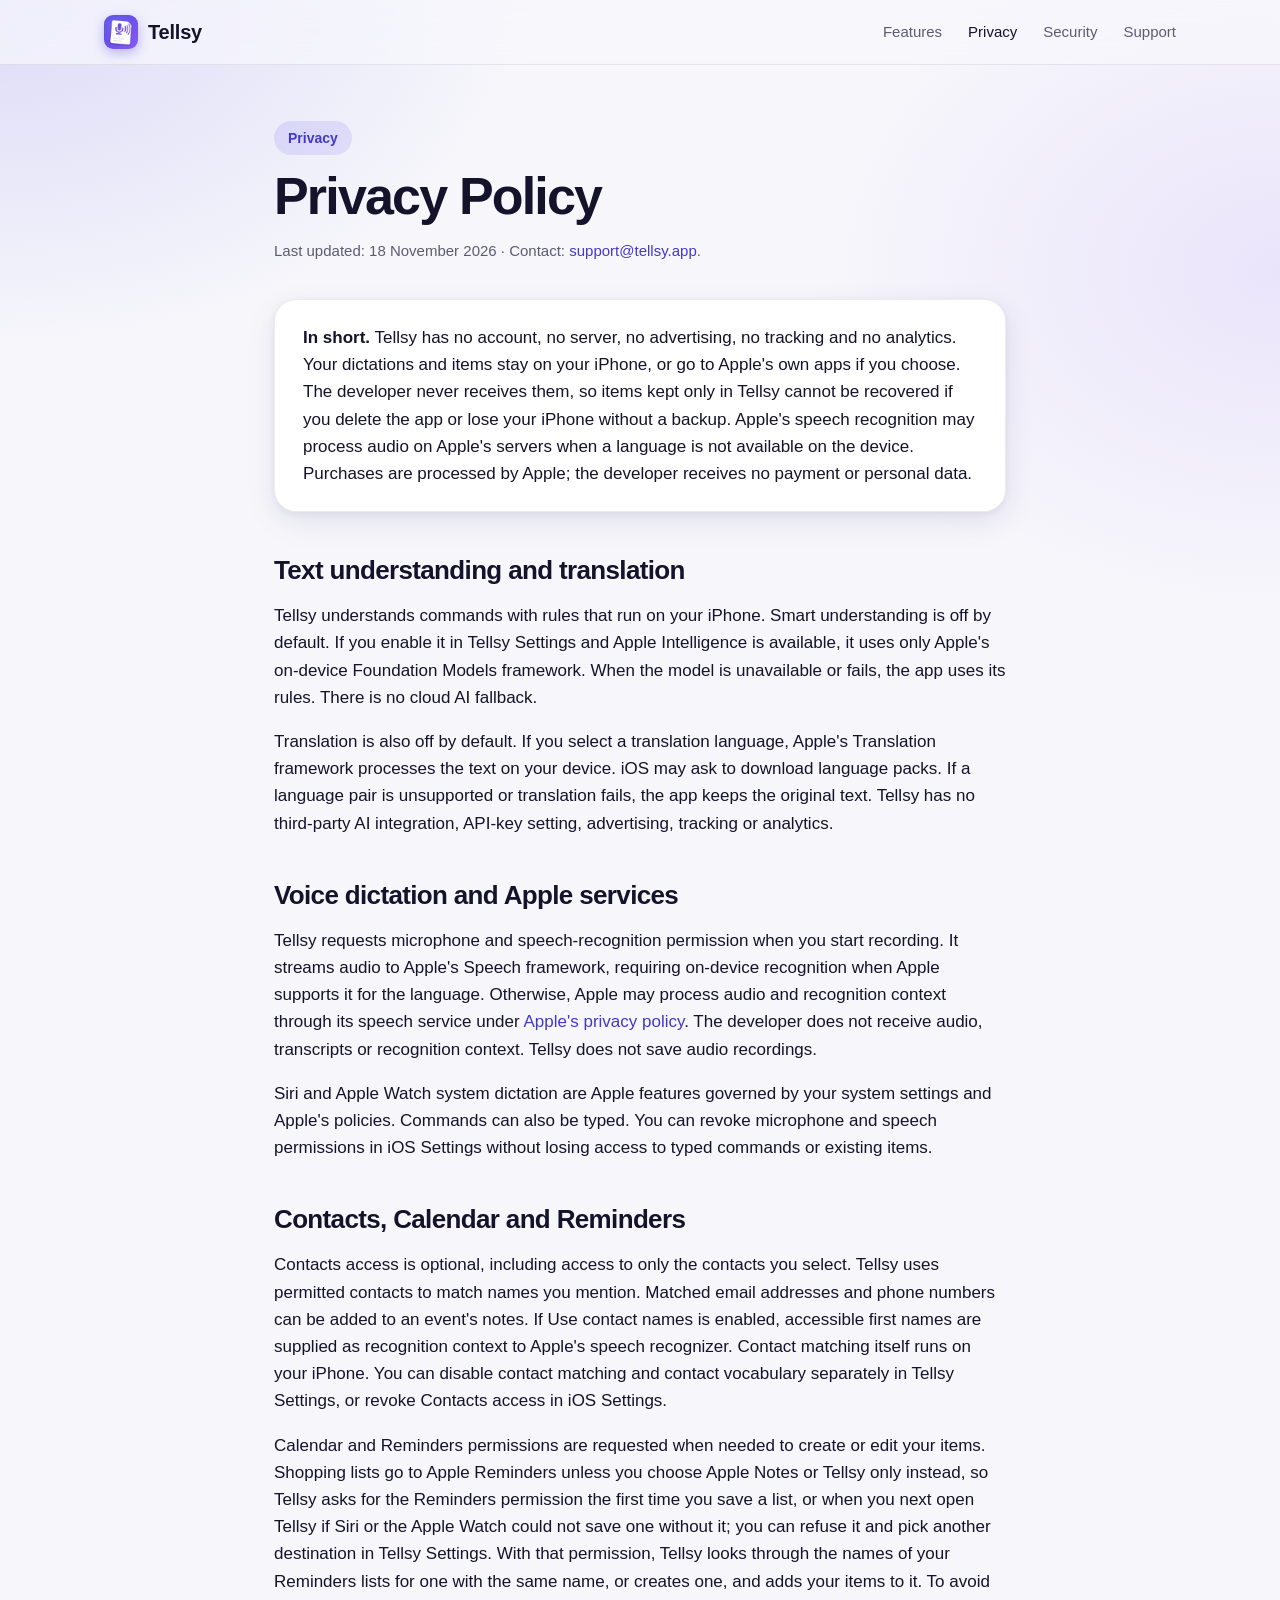
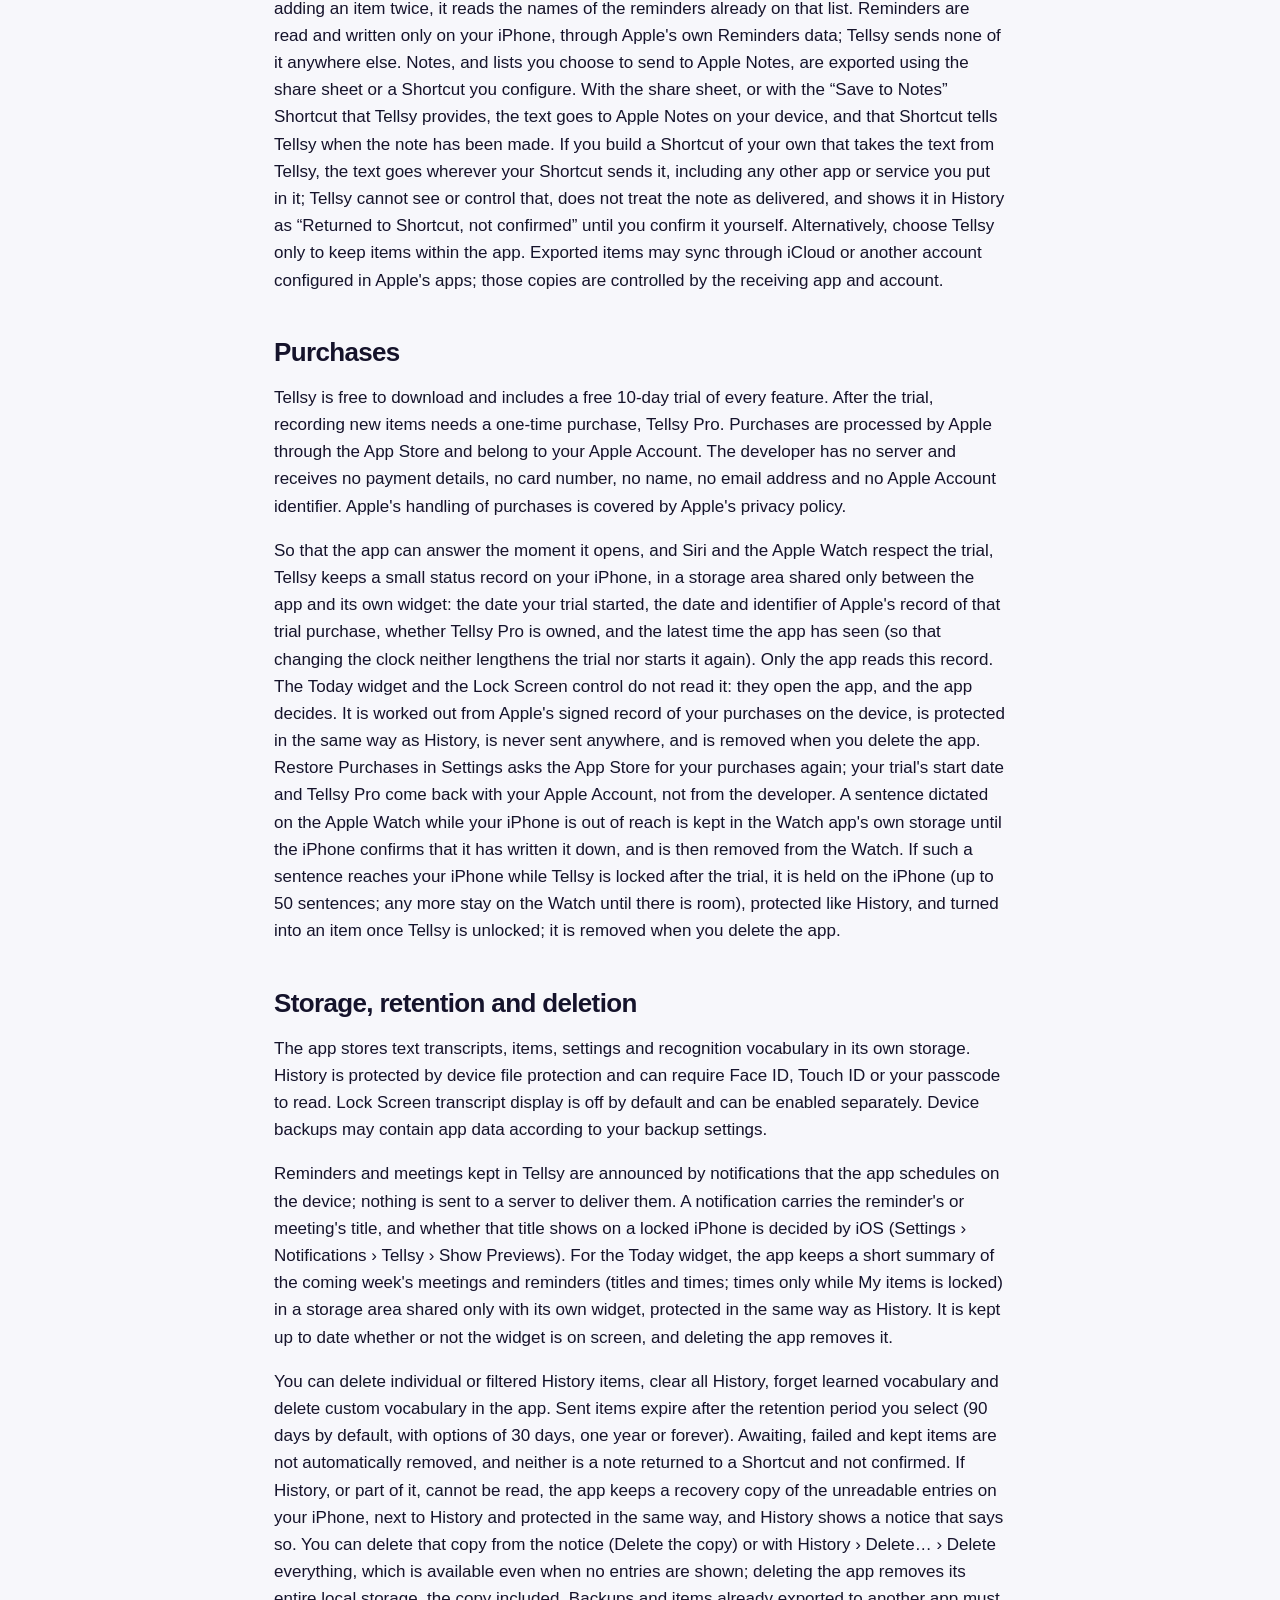
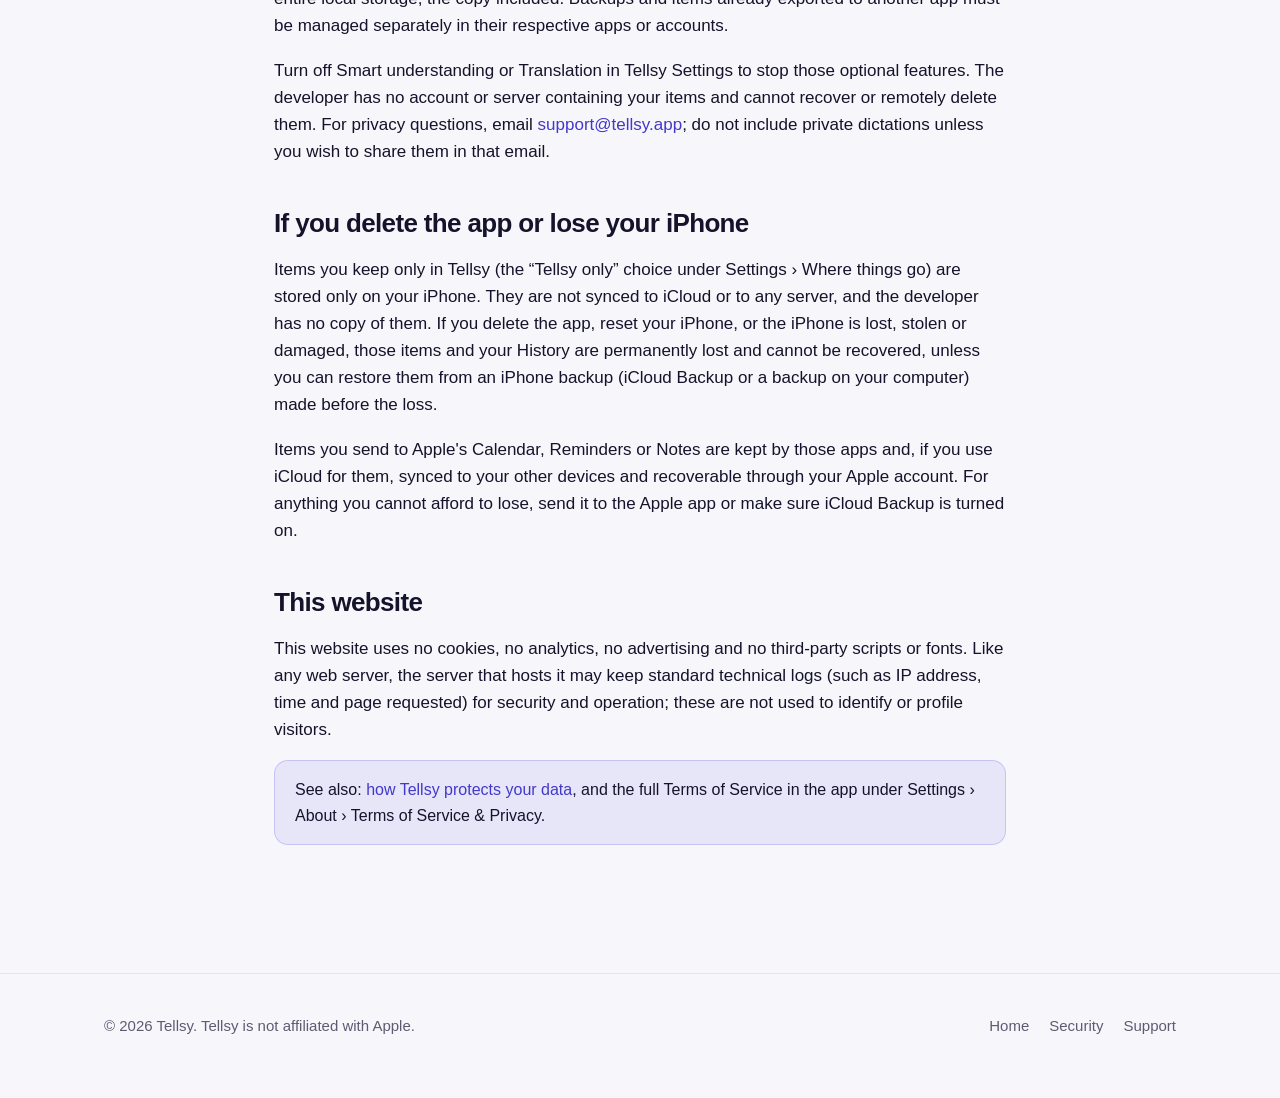
==== commit 60074bc0: "Say when Tellsy asks for Reminders and that it reads list names" ====
--- a/privacy/index.html
+++ b/privacy/index.html
@@ -47,7 +47,7 @@
 
     <h2>Contacts, Calendar and Reminders</h2>
     <p>Contacts access is optional, including access to only the contacts you select. Tellsy uses permitted contacts to match names you mention. Matched email addresses and phone numbers can be added to an event's notes. If Use contact names is enabled, accessible first names are supplied as recognition context to Apple's speech recognizer. Contact matching itself runs on your iPhone. You can disable contact matching and contact vocabulary separately in Tellsy Settings, or revoke Contacts access in iOS Settings.</p>
-    <p>Calendar and Reminders permissions are requested when needed to create or edit your items. Shopping lists go to Apple Reminders unless you choose Apple Notes or Tellsy only instead, so Tellsy asks for the Reminders permission the first time you save a list; you can refuse it and pick another destination in Tellsy Settings. With that permission, Tellsy creates a list in Apple Reminders and adds your items to it. To avoid adding an item twice, it reads the names of the reminders already on that list. Reminders are read and written only on your iPhone, through Apple's own Reminders data; Tellsy sends none of it anywhere else. Notes, and lists you choose to send to Apple Notes, are exported using the share sheet or a Shortcut you configure. With the share sheet, or with the “Save to Notes” Shortcut that Tellsy provides, the text goes to Apple Notes on your device, and that Shortcut tells Tellsy when the note has been made. If you build a Shortcut of your own that takes the text from Tellsy, the text goes wherever your Shortcut sends it, including any other app or service you put in it; Tellsy cannot see or control that, does not treat the note as delivered, and shows it in History as “Returned to Shortcut, not confirmed” until you confirm it yourself. Alternatively, choose Tellsy only to keep items within the app. Exported items may sync through iCloud or another account configured in Apple's apps; those copies are controlled by the receiving app and account.</p>
+    <p>Calendar and Reminders permissions are requested when needed to create or edit your items. Shopping lists go to Apple Reminders unless you choose Apple Notes or Tellsy only instead, so Tellsy asks for the Reminders permission the first time you save a list, or when you next open Tellsy if Siri or the Apple Watch could not save one without it; you can refuse it and pick another destination in Tellsy Settings. With that permission, Tellsy looks through the names of your Reminders lists for one with the same name, or creates one, and adds your items to it. To avoid adding an item twice, it reads the names of the reminders already on that list. Reminders are read and written only on your iPhone, through Apple's own Reminders data; Tellsy sends none of it anywhere else. Notes, and lists you choose to send to Apple Notes, are exported using the share sheet or a Shortcut you configure. With the share sheet, or with the “Save to Notes” Shortcut that Tellsy provides, the text goes to Apple Notes on your device, and that Shortcut tells Tellsy when the note has been made. If you build a Shortcut of your own that takes the text from Tellsy, the text goes wherever your Shortcut sends it, including any other app or service you put in it; Tellsy cannot see or control that, does not treat the note as delivered, and shows it in History as “Returned to Shortcut, not confirmed” until you confirm it yourself. Alternatively, choose Tellsy only to keep items within the app. Exported items may sync through iCloud or another account configured in Apple's apps; those copies are controlled by the receiving app and account.</p>
 
     <h2>Purchases</h2>
     <p>Tellsy is free to download and includes a free 10-day trial of every feature. After the trial, recording new items needs a one-time purchase, Tellsy Pro. Purchases are processed by Apple through the App Store and belong to your Apple Account. The developer has no server and receives no payment details, no card number, no name, no email address and no Apple Account identifier. Apple's handling of purchases is covered by Apple's privacy policy.</p>
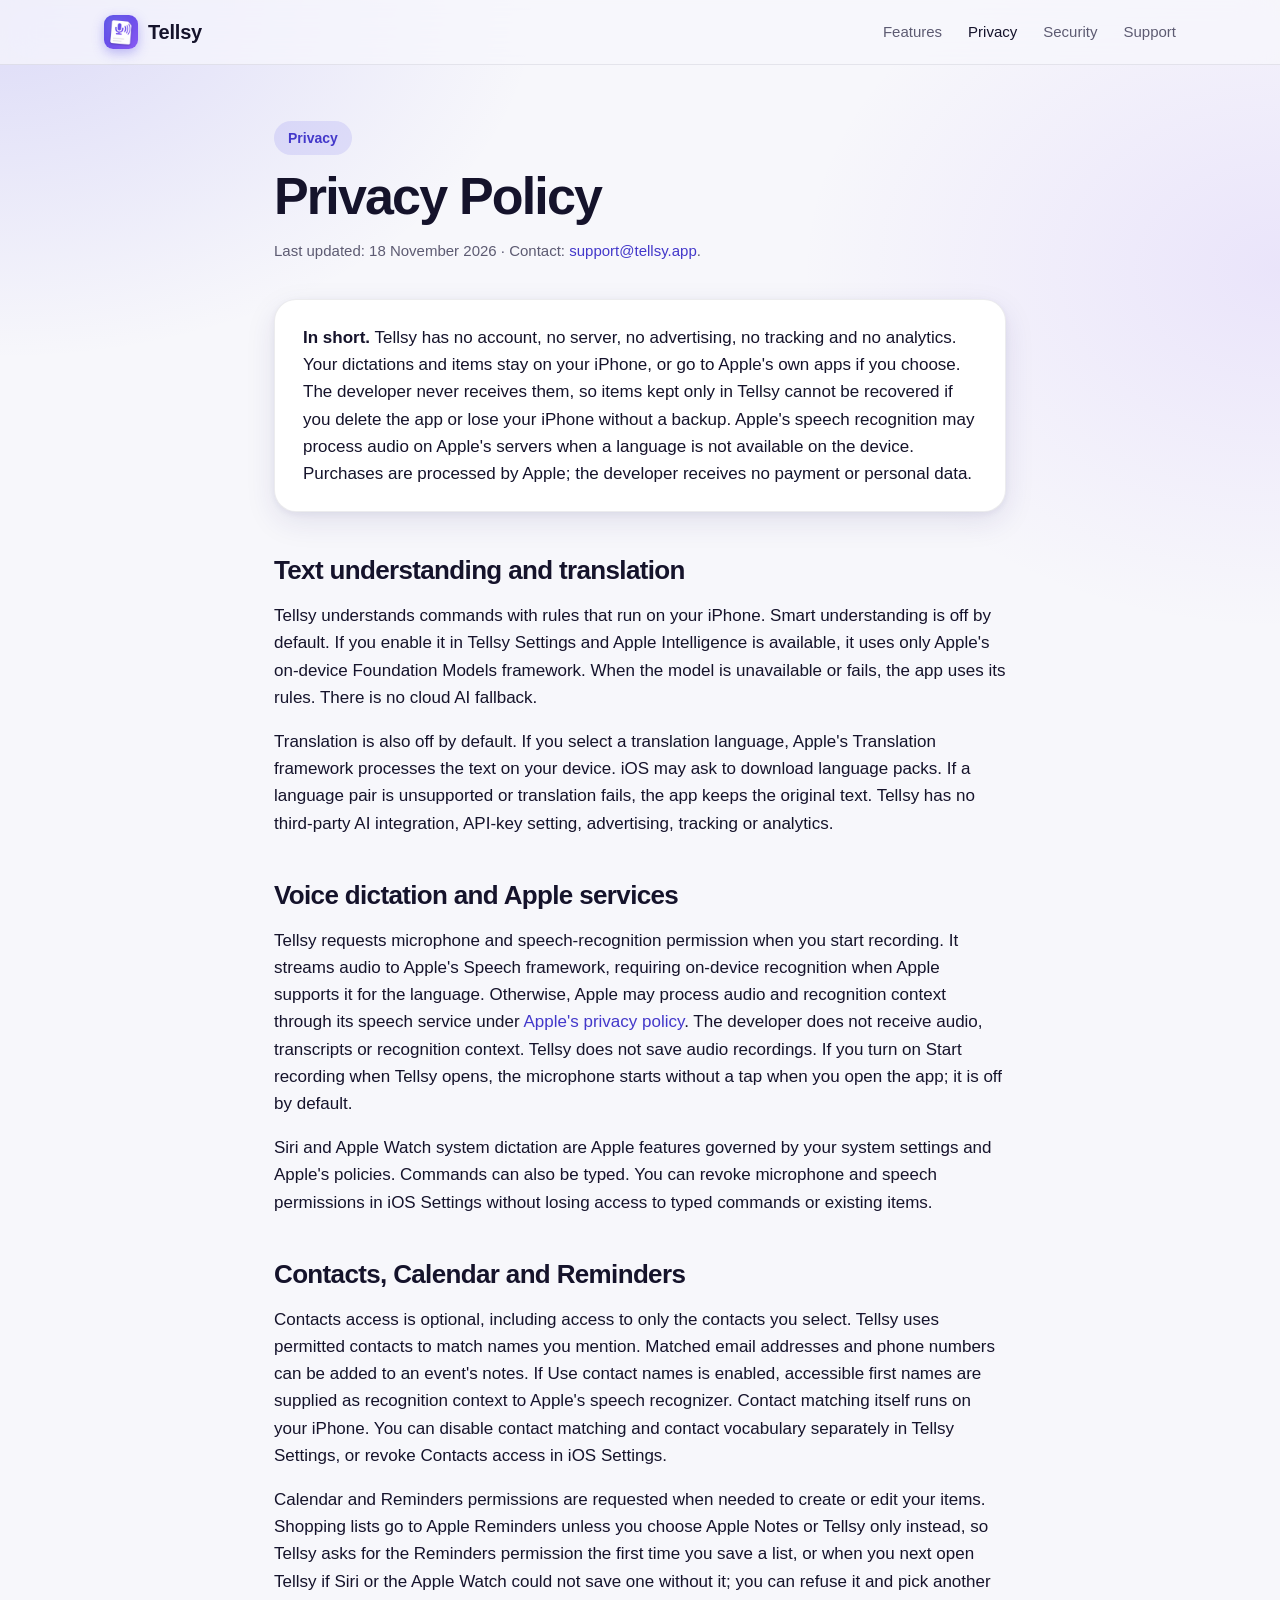
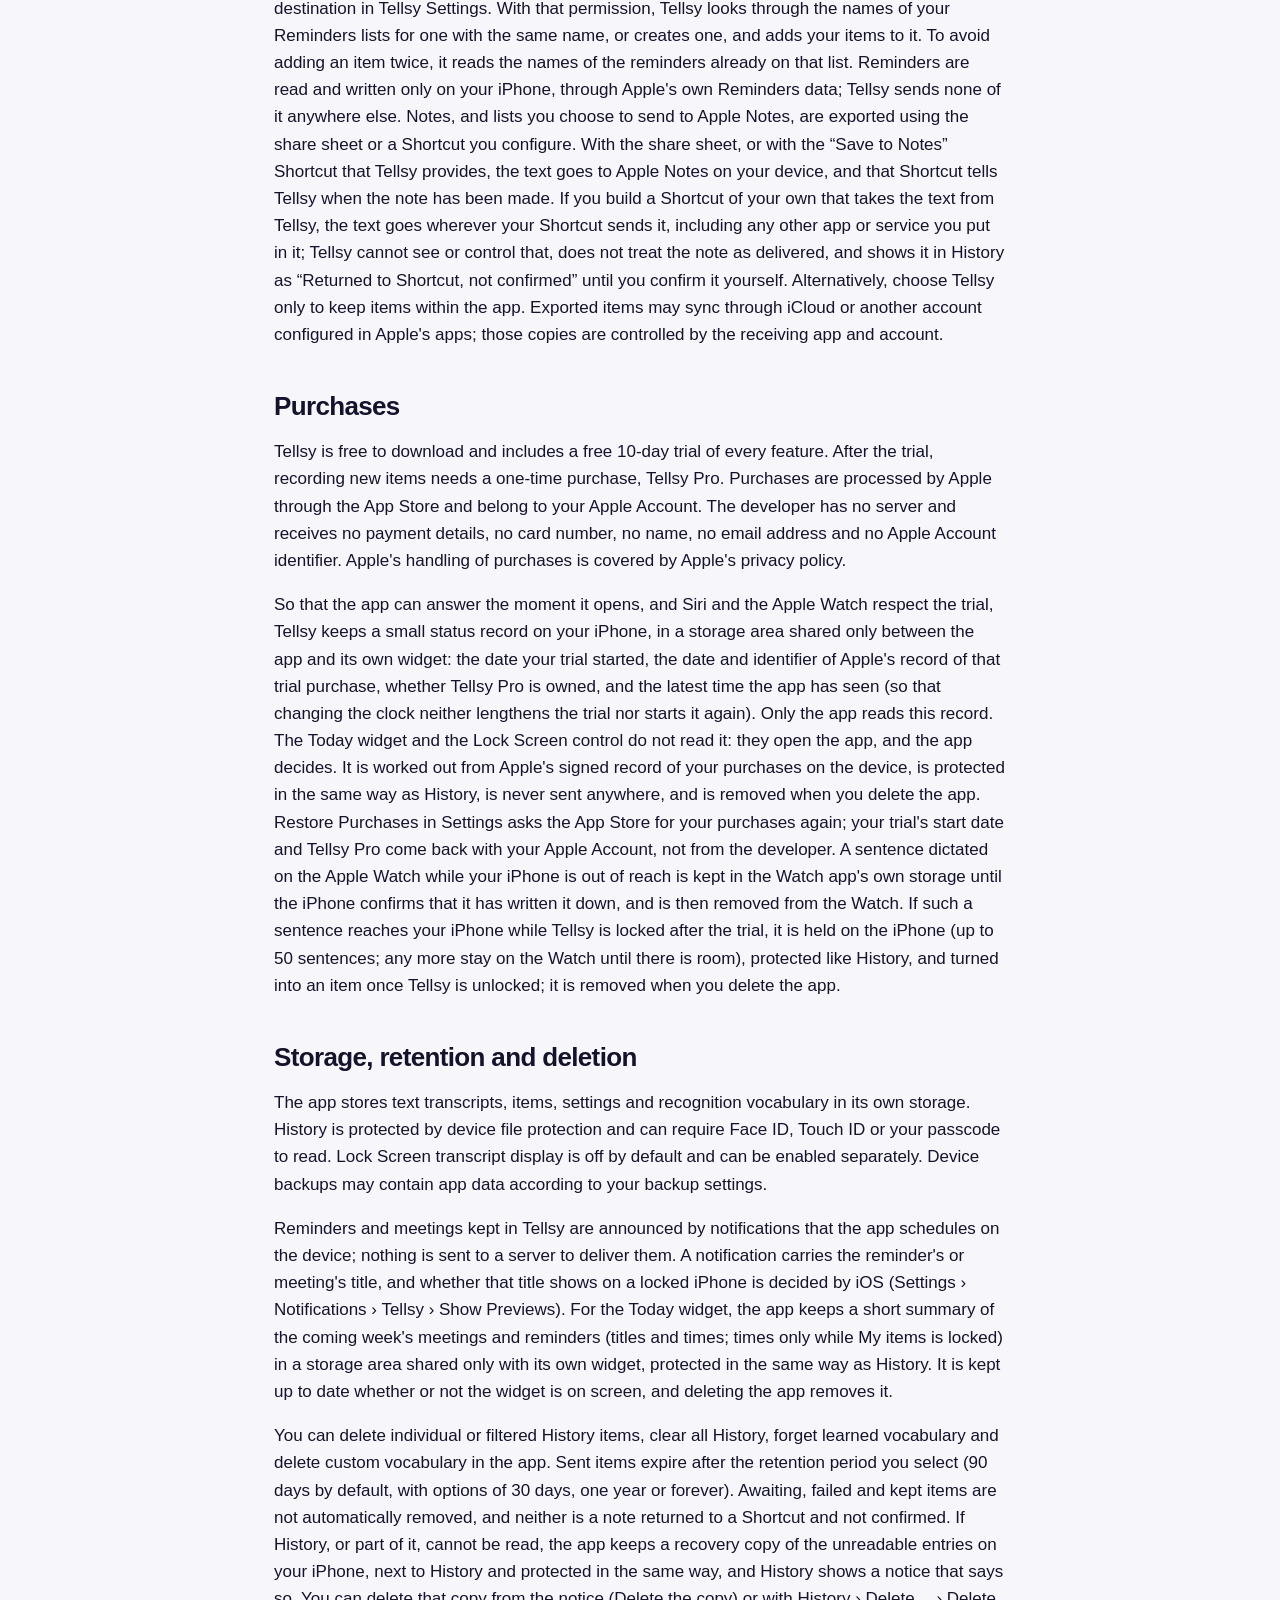
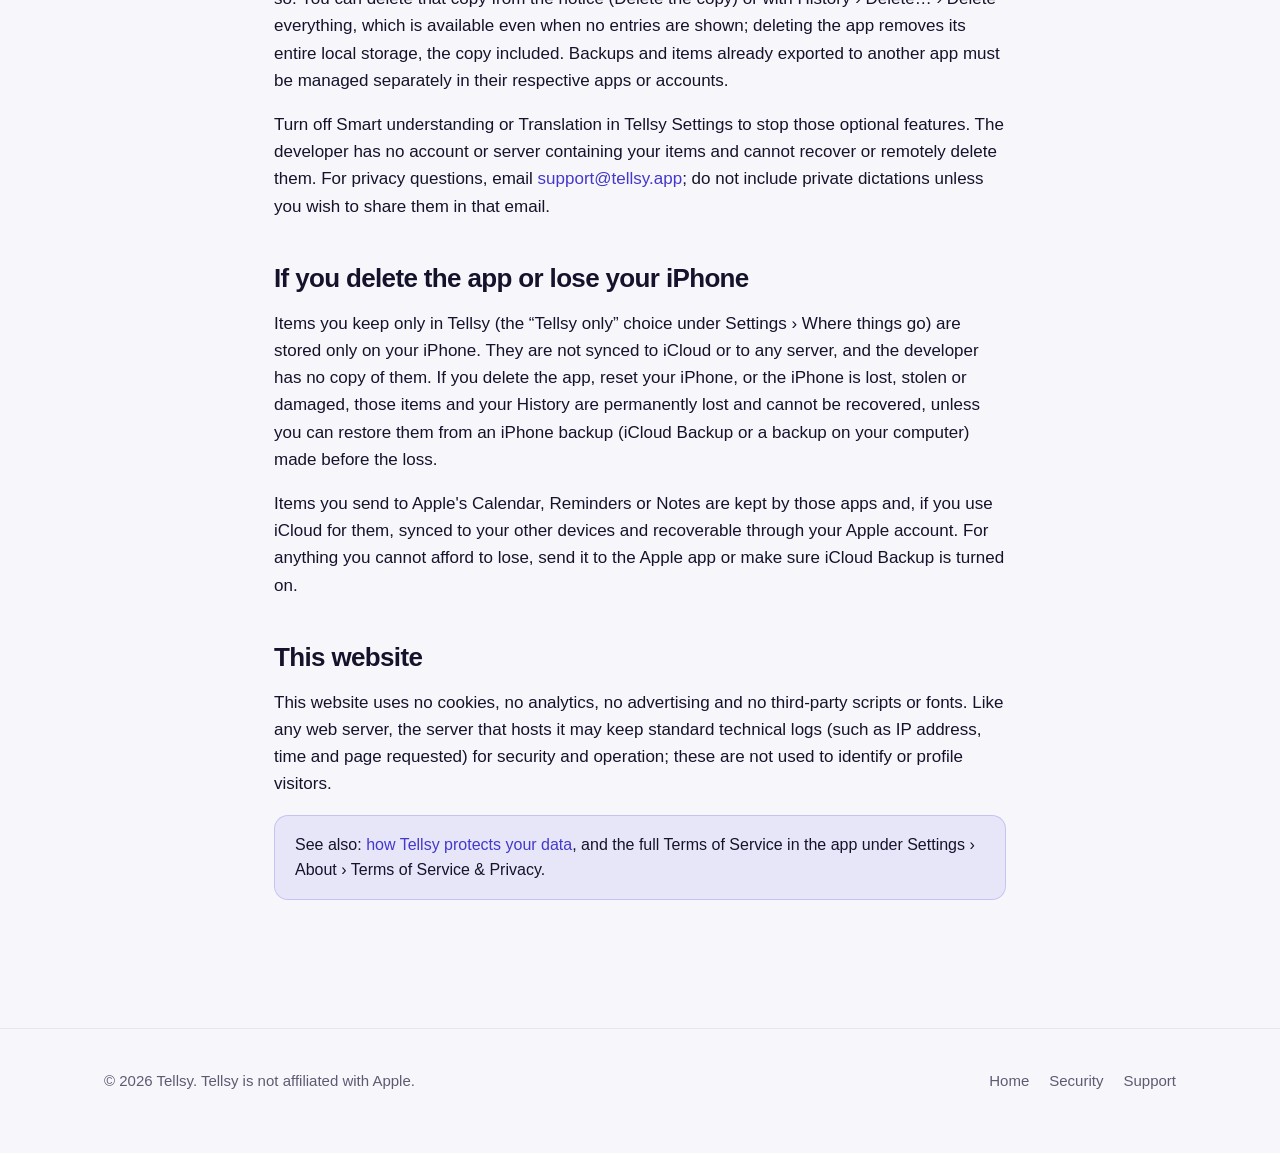
==== commit 4679a39d: "Explain the setting that starts recording when Tellsy opens" ====
--- a/privacy/index.html
+++ b/privacy/index.html
@@ -42,7 +42,7 @@
     <p>Translation is also off by default. If you select a translation language, Apple's Translation framework processes the text on your device. iOS may ask to download language packs. If a language pair is unsupported or translation fails, the app keeps the original text. Tellsy has no third-party AI integration, API-key setting, advertising, tracking or analytics.</p>
 
     <h2>Voice dictation and Apple services</h2>
-    <p>Tellsy requests microphone and speech-recognition permission when you start recording. It streams audio to Apple's Speech framework, requiring on-device recognition when Apple supports it for the language. Otherwise, Apple may process audio and recognition context through its speech service under <a href="https://www.apple.com/legal/privacy/">Apple's privacy policy</a>. The developer does not receive audio, transcripts or recognition context. Tellsy does not save audio recordings.</p>
+    <p>Tellsy requests microphone and speech-recognition permission when you start recording. It streams audio to Apple's Speech framework, requiring on-device recognition when Apple supports it for the language. Otherwise, Apple may process audio and recognition context through its speech service under <a href="https://www.apple.com/legal/privacy/">Apple's privacy policy</a>. The developer does not receive audio, transcripts or recognition context. Tellsy does not save audio recordings. If you turn on Start recording when Tellsy opens, the microphone starts without a tap when you open the app; it is off by default.</p>
     <p>Siri and Apple Watch system dictation are Apple features governed by your system settings and Apple's policies. Commands can also be typed. You can revoke microphone and speech permissions in iOS Settings without losing access to typed commands or existing items.</p>
 
     <h2>Contacts, Calendar and Reminders</h2>
